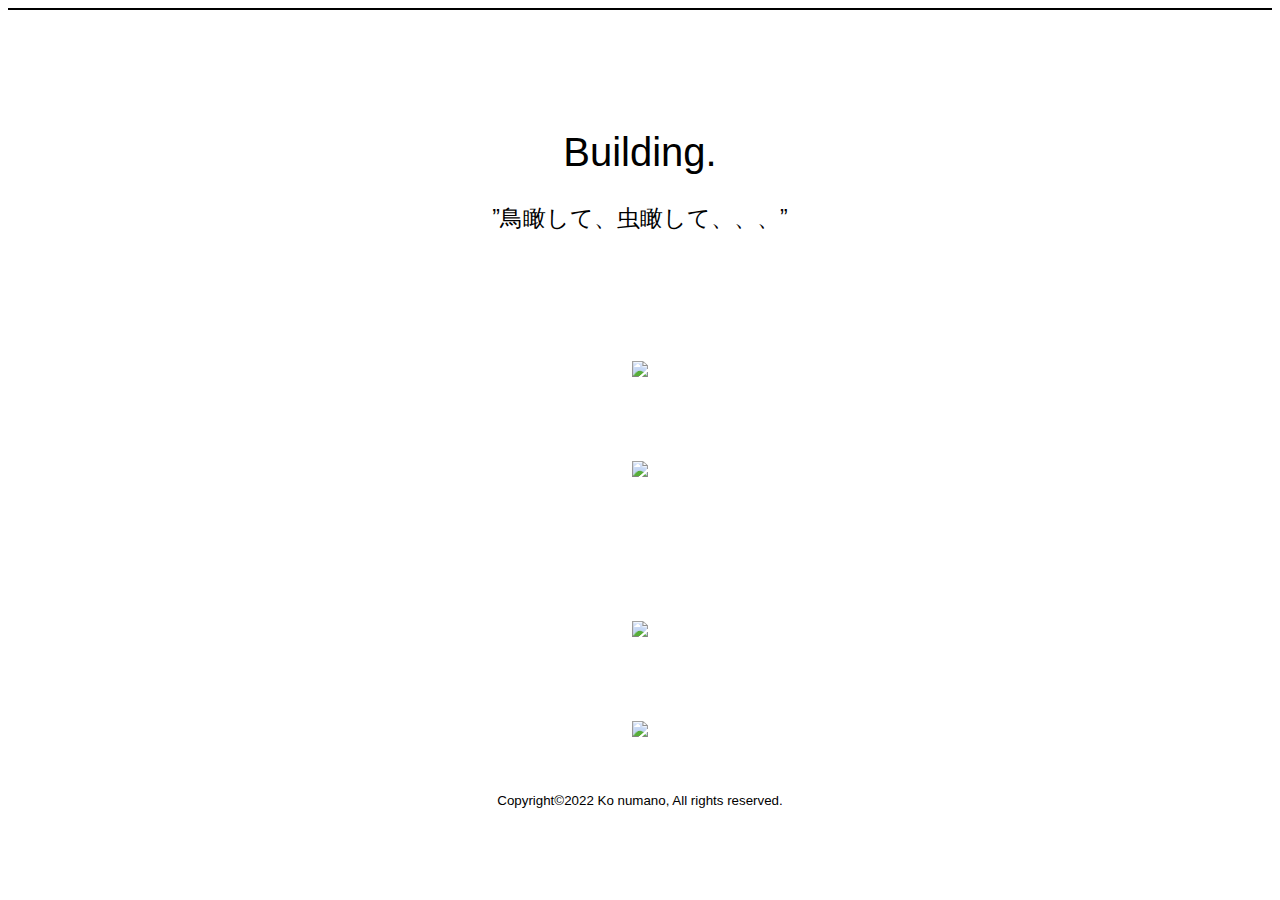
==== index.html @ 838427d7 "どうだ" ====
<!DOCTYPE html>
<html>
    
    <head>
        <meta charset="utf-8">
        <meta http-equiv="X-UA-Compatible" content="IE=edge">
        <title>視点転換</title>
        <meta name="description" content="An interactive getting started guide for Brackets.">
        <link rel="stylesheet" href="main.css">
    </head>
    <body>
        
       <header>
    </header>

    <article>
        <div class="taitoru">Building.</div>
        <div class="taitoru2">”鳥瞰して、虫瞰して、、、”</div>
        
        <div class="gazoutate">
               <img src="ka10.png" width="850px">
                </div>
                <div class="gazoutate1">
                <img src="ka20.png" width="850px">
                </div>
                <div class="gazoutate2">
                <img src="ka10_1.png" width="700px">
                </div>
                <div class="gazoutate3">
                <img src="ka20_1.png" width="700px">
                </div>
        
        
     </article>
        
        <footer>
        <small>Copyright&copy;2022 Ko numano, All rights reserved.</small>
    </footer>
        
    </body>
</html>
---- main.css ----
html {
    -webkit-font-smoothing: antialiased;
}

@import url(https://fonts.googleapis.com/css?family=Chango);
body {
    font-family: 'メイリオ', 'Hiragino kaku Gothic Pro', sans-serif;
    background-color: #ffffff;
}





/*ヘッダー*/

header {
    background-color: #ffffff;
    border-bottom: solid 2px #000000;
    margin-bottom: 50px;
}

header h1 {
    font-family: 'Arial Black', sans-serif;
    text-align: center;
    font-size: 90px;
    width: 1000px;
    margin-left: auto;
    margin-right: auto;
    margin-top: 70px;
    margin-bottom: 70px
}

/*記事*/

article {
    background-color: #ffffff;
    width: 1000px;
    margin-left: auto;
    margin-right: auto;
    margin-bottom: 15px;
}

article h1 {
            font-family: 'Arial Black', sans-serif;
            text-align: center;
            font-size: 40px;
            margin-bottom: 0px;

}

 article h2 {
     font-family: 'MS Pゴシック','Hiragino kaku Gothic Pro' sans-serif;
     font-size: 23px;
    line-height: 2;
    text-align: center;
    margin-top: 140px;
    margin-bottom: 140px
    
}

article p{
    font-family: 'MS Pゴシック','Hiragino kaku Gothic Pro' sans-serif;
    font-size: 19px;
    line-height: 2;
    text-align: center;
    margin-top: 0px;
    margin-bottom: 40px
    
}

article h3 {
            font-family: 'Arial', sans-serif;
            text-align: center;
            font-size: 18px;
            margin-top: 80px;
            margin-bottom: 140px; 
}

table{
    width: 0%;
    margin: 0 auto;
    background-color: #ffffff;
}



td{
    text-align: center;
    
}

.retusukima{
    border-collapse: separate;
    border-spacing: 30px 20px;
    margin-top: 50px;
}

figure.photo-center{
    text-align: center;
    margin-top: 30px;
    margin-bottom: 30px;
}

.senn{
    border-bottom: solid 1px #000000;
    width: 900px;
    margin-left: auto;
    margin-right: auto;
    margin-bottom: 100px;
}

.mail{
    font-family: 'Arial', sans-serif;
            text-align: center;
            font-size: 25px;
            margin-top: 80px;
            margin-bottom: 140px; 
}

footer{
    text-align: center;
    margin-top: 50px;
    margin-bottom: 50px;
}

.taitoru{
        font-family: 'Arial Black', sans-serif;
        text-align: center;
        font-size: 40px;
        margin-top: 120px;

}

.taitoru2{
    font-family: 'MS Pゴシック','Hiragino kaku Gothic Pro' sans-serif;
     font-size: 23px;
    line-height: 2;
    text-align: center;
    margin-top: 20px;
    margin-bottom: 120px;
}

.gazoutate{
    text-align: center;
    margin-bottom: 80px;
}

.gazoutate1{
    text-align: center;
    margin-bottom: 140px;
}

.gazoutate2{
    text-align: center;
    margin-bottom: 80px;
}

.gazoutate3{
    text-align: center;
}
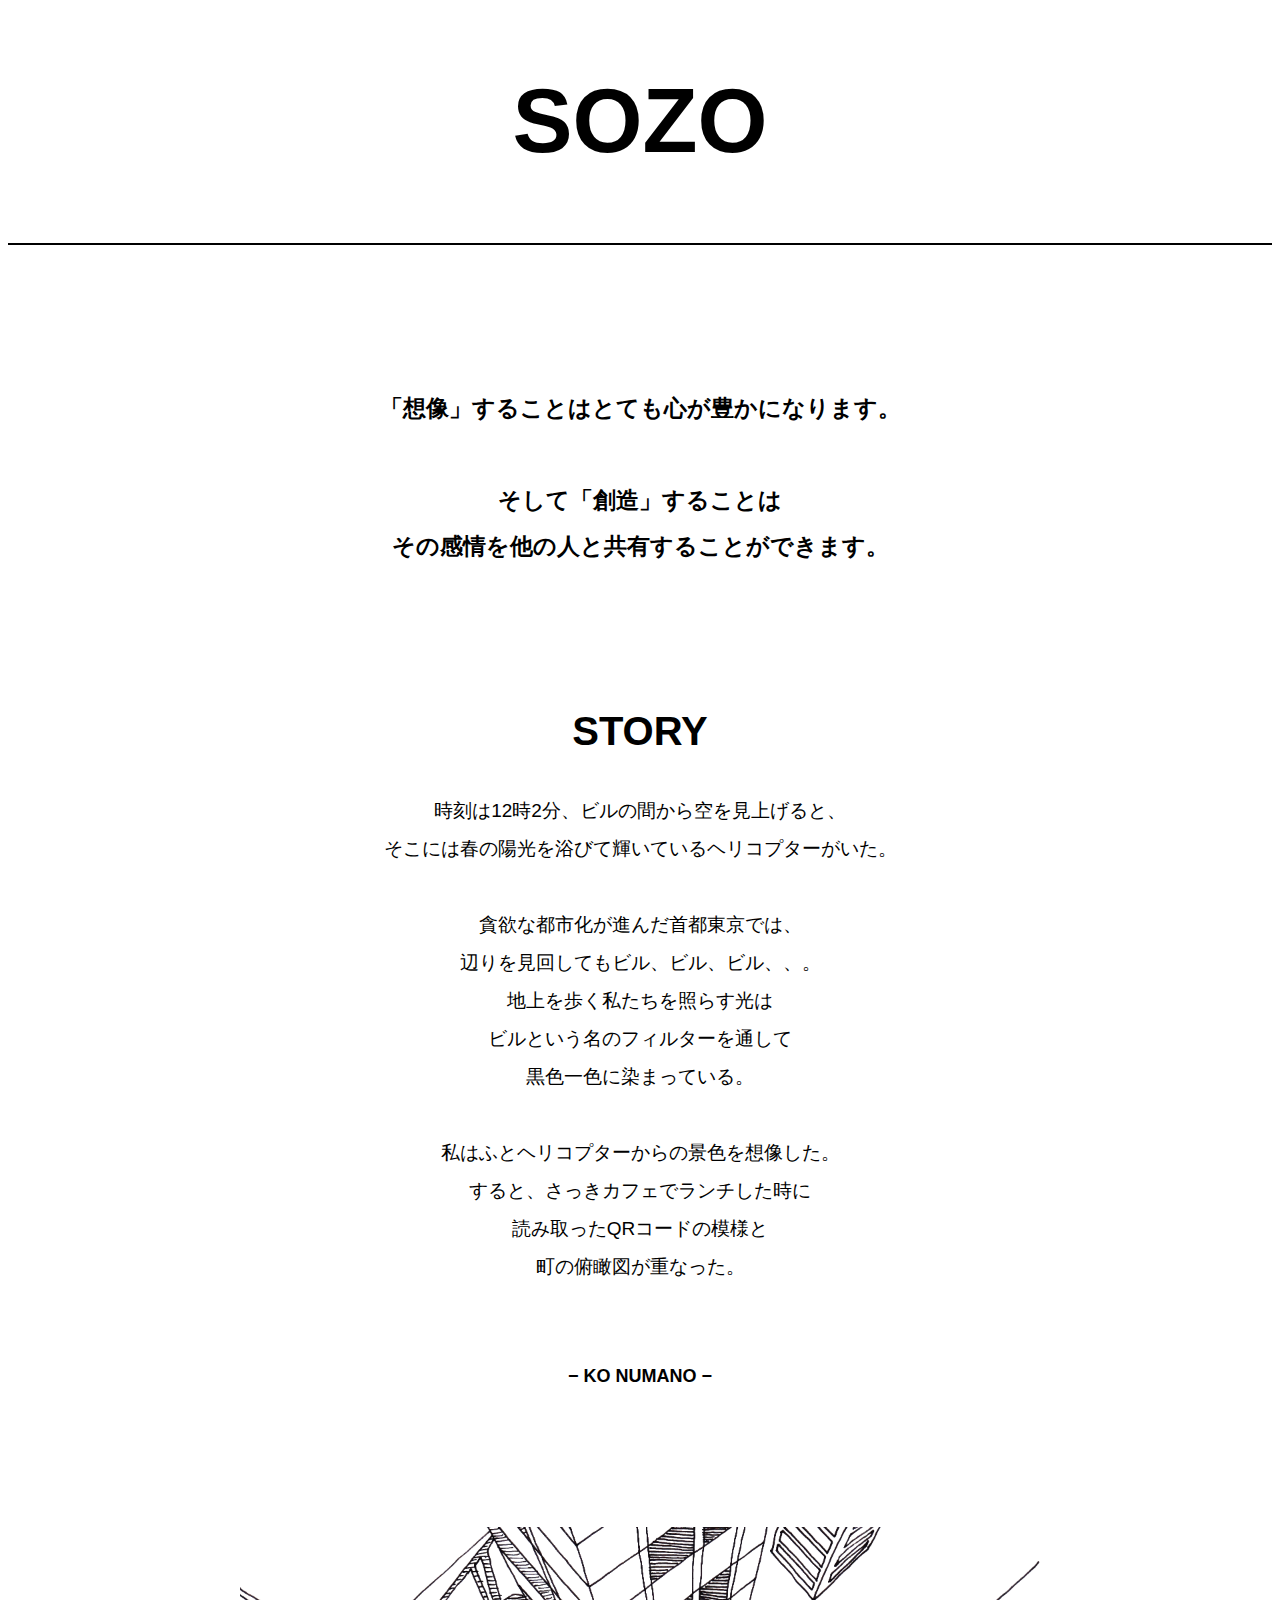
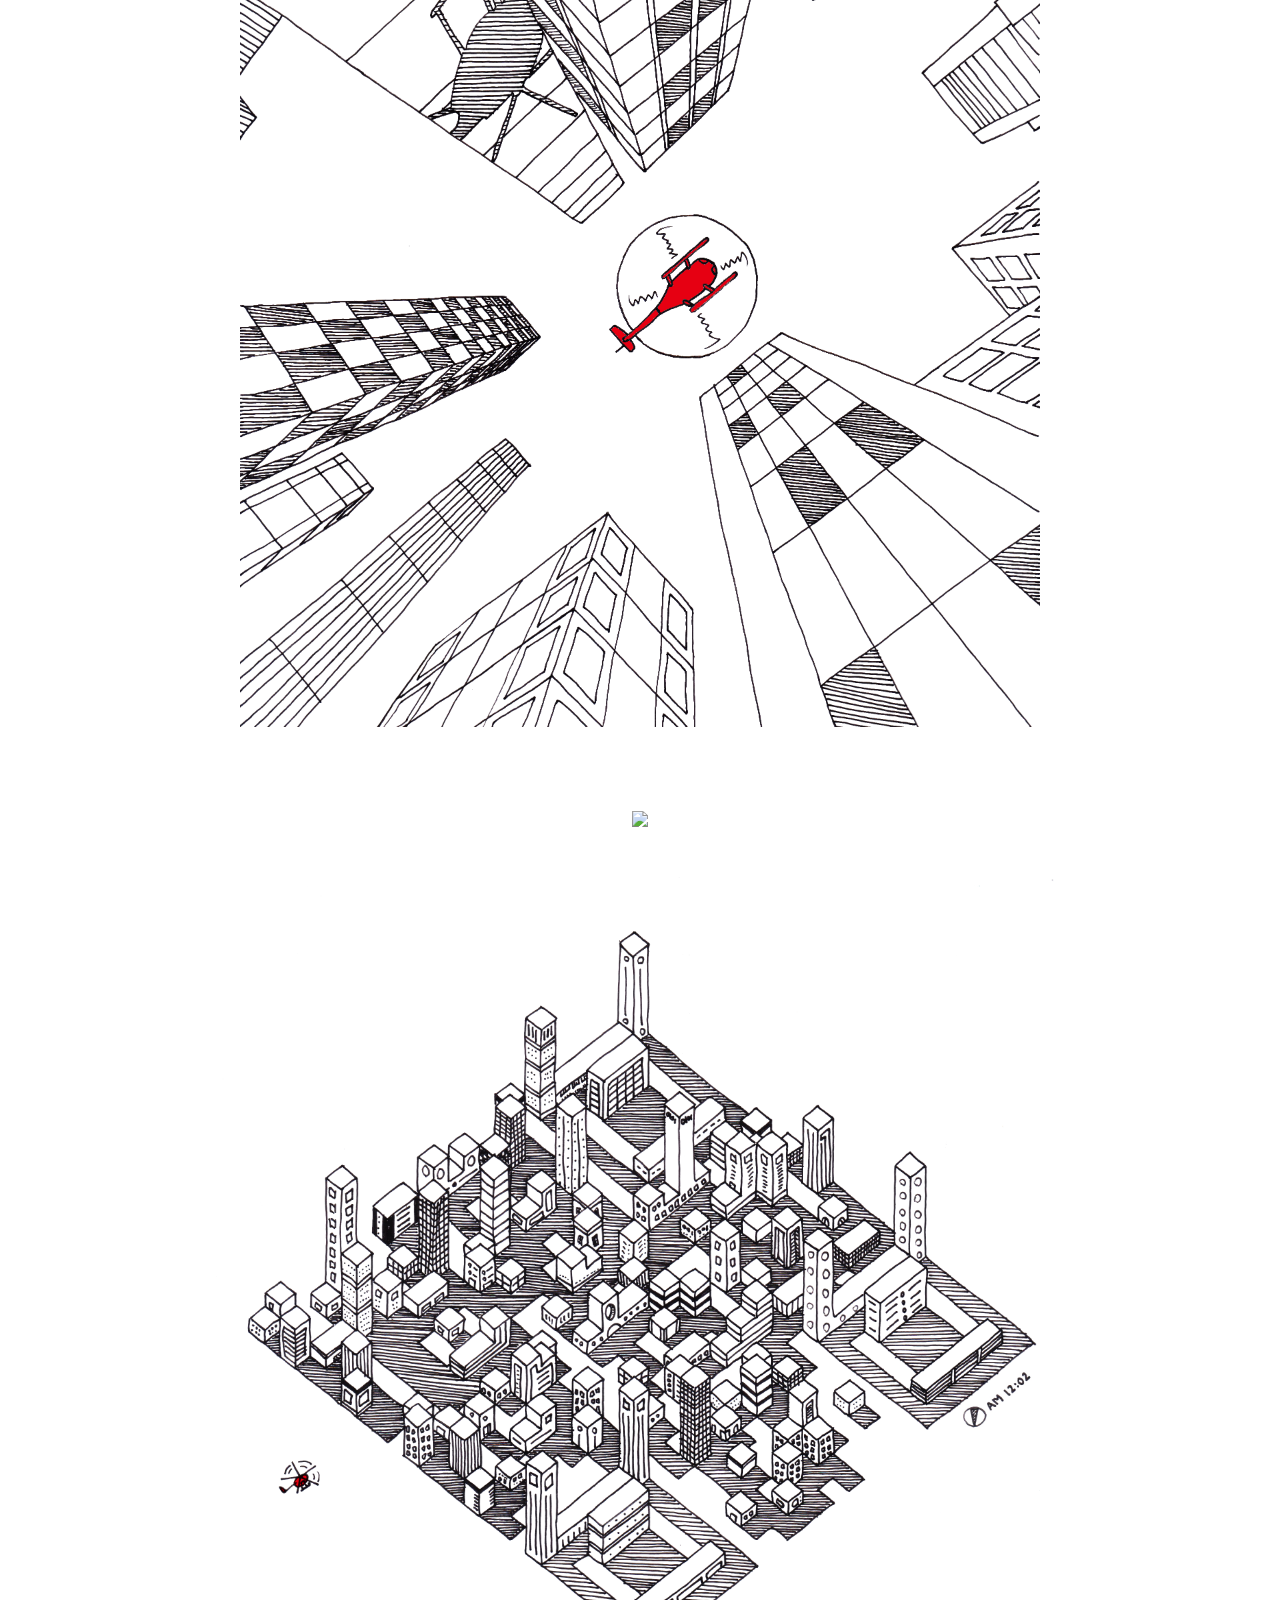
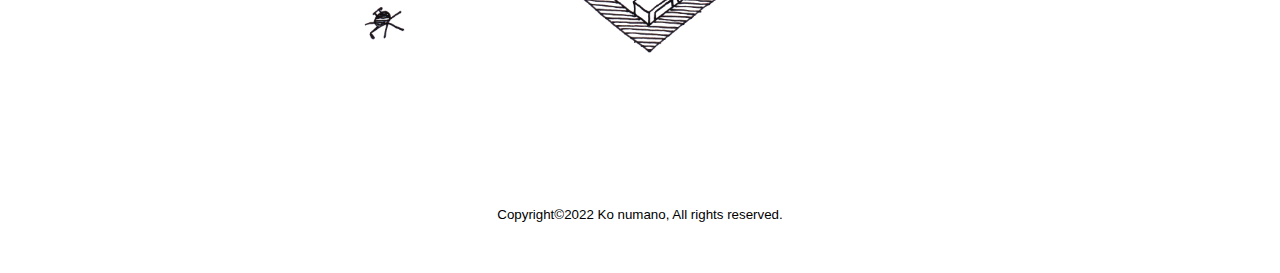
==== commit e53e3229: "Add files via upload" ====
--- a/index.html
+++ b/index.html
@@ -5,31 +5,40 @@
     <head>
         <meta charset="utf-8">
         <meta http-equiv="X-UA-Compatible" content="IE=edge">
-        <title>視点転換</title>
+        <title>SOZO-想像し創造する</title>
         <meta name="description" content="An interactive getting started guide for Brackets.">
         <link rel="stylesheet" href="main.css">
     </head>
     <body>
         
        <header>
+           <h1>SOZO</h1>
     </header>
 
     <article>
-        <div class="taitoru">Building.</div>
-        <div class="taitoru2">”鳥瞰して、虫瞰して、、、”</div>
+        <h2>「想像」することはとても心が豊かになります。<br><br>そして「創造」することは<br>その感情を他の人と共有することができます。
+
+        </h2> 
+        <h1>STORY</h1>
+        
+        
+         <p>
+        <br>時刻は12時2分、ビルの間から空を見上げると、<br>そこには春の陽光を浴びて輝いているヘリコプターがいた。<br><br>貪欲な都市化が進んだ首都東京では、<br>辺りを見回してもビル、ビル、ビル、、。<br>地上を歩く私たちを照らす光は<br>ビルという名のフィルターを通して<br>黒色一色に染まっている。<br><br>私はふとヘリコプターからの景色を想像した。<br>すると、さっきカフェでランチした時に<br>読み取ったQRコードの模様と<br>町の俯瞰図が重なった。
+
+        </p> 
+        
+        <h3>− KO NUMANO −</h3>
         
         <div class="gazoutate">
-               <img src="ka10.png" width="850px">
+               <img src="QR2.png" width="800px">
                 </div>
                 <div class="gazoutate1">
-                <img src="ka20.png" width="850px">
+                <img src="qr3big.jpeg" width="900px">
                 </div>
                 <div class="gazoutate2">
-                <img src="ka10_1.png" width="700px">
+                <img src="QR1.png" width="850px">
                 </div>
-                <div class="gazoutate3">
-                <img src="ka20_1.png" width="700px">
-                </div>
+                
         
         
      </article>
--- a/main.css
+++ b/main.css
@@ -124,22 +124,6 @@
     margin-bottom: 50px;
 }
 
-.taitoru{
-        font-family: 'Arial Black', sans-serif;
-        text-align: center;
-        font-size: 40px;
-        margin-top: 120px;
-
-}
-
-.taitoru2{
-    font-family: 'MS Pゴシック','Hiragino kaku Gothic Pro' sans-serif;
-     font-size: 23px;
-    line-height: 2;
-    text-align: center;
-    margin-top: 20px;
-    margin-bottom: 120px;
-}
 
 .gazoutate{
     text-align: center;
@@ -148,7 +132,7 @@
 
 .gazoutate1{
     text-align: center;
-    margin-bottom: 140px;
+    margin-bottom: 40px;
 }
 
 .gazoutate2{
@@ -156,6 +140,4 @@
     margin-bottom: 80px;
 }
 
-.gazoutate3{
-    text-align: center;
-}
+
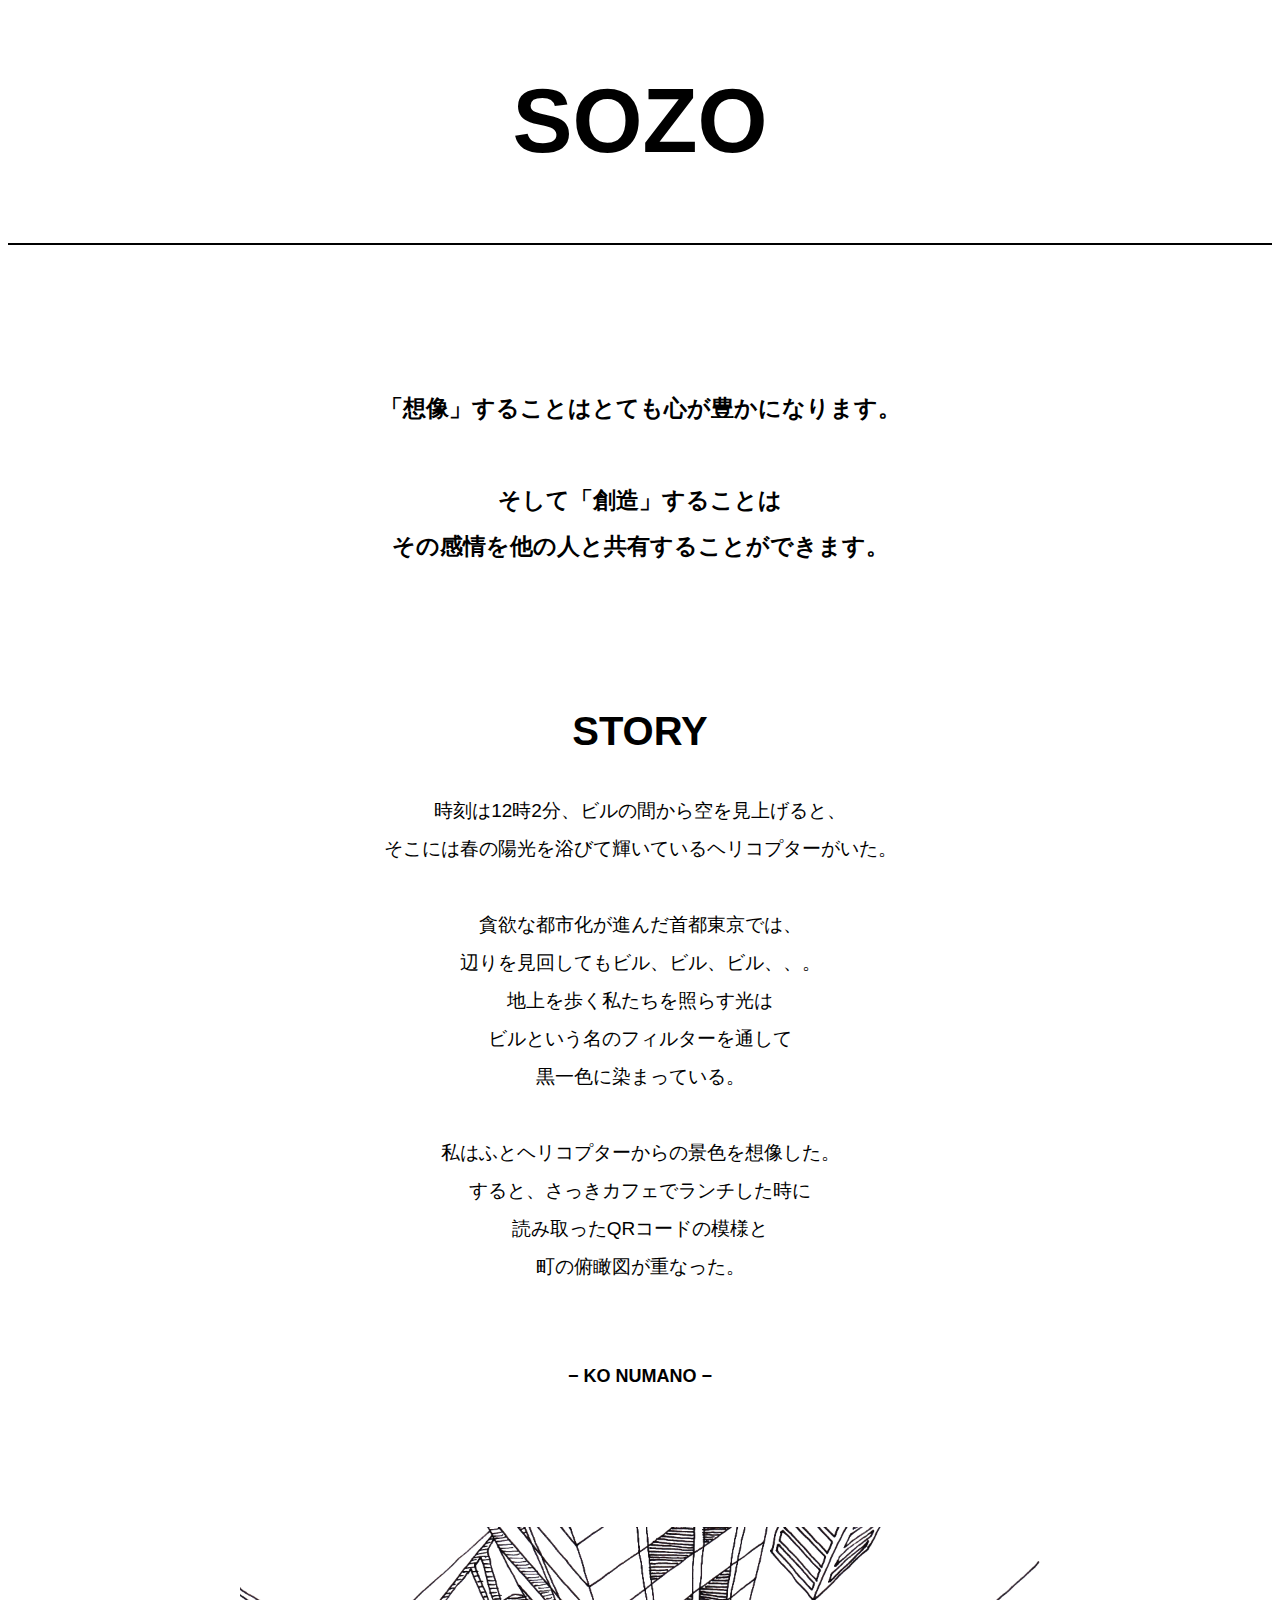
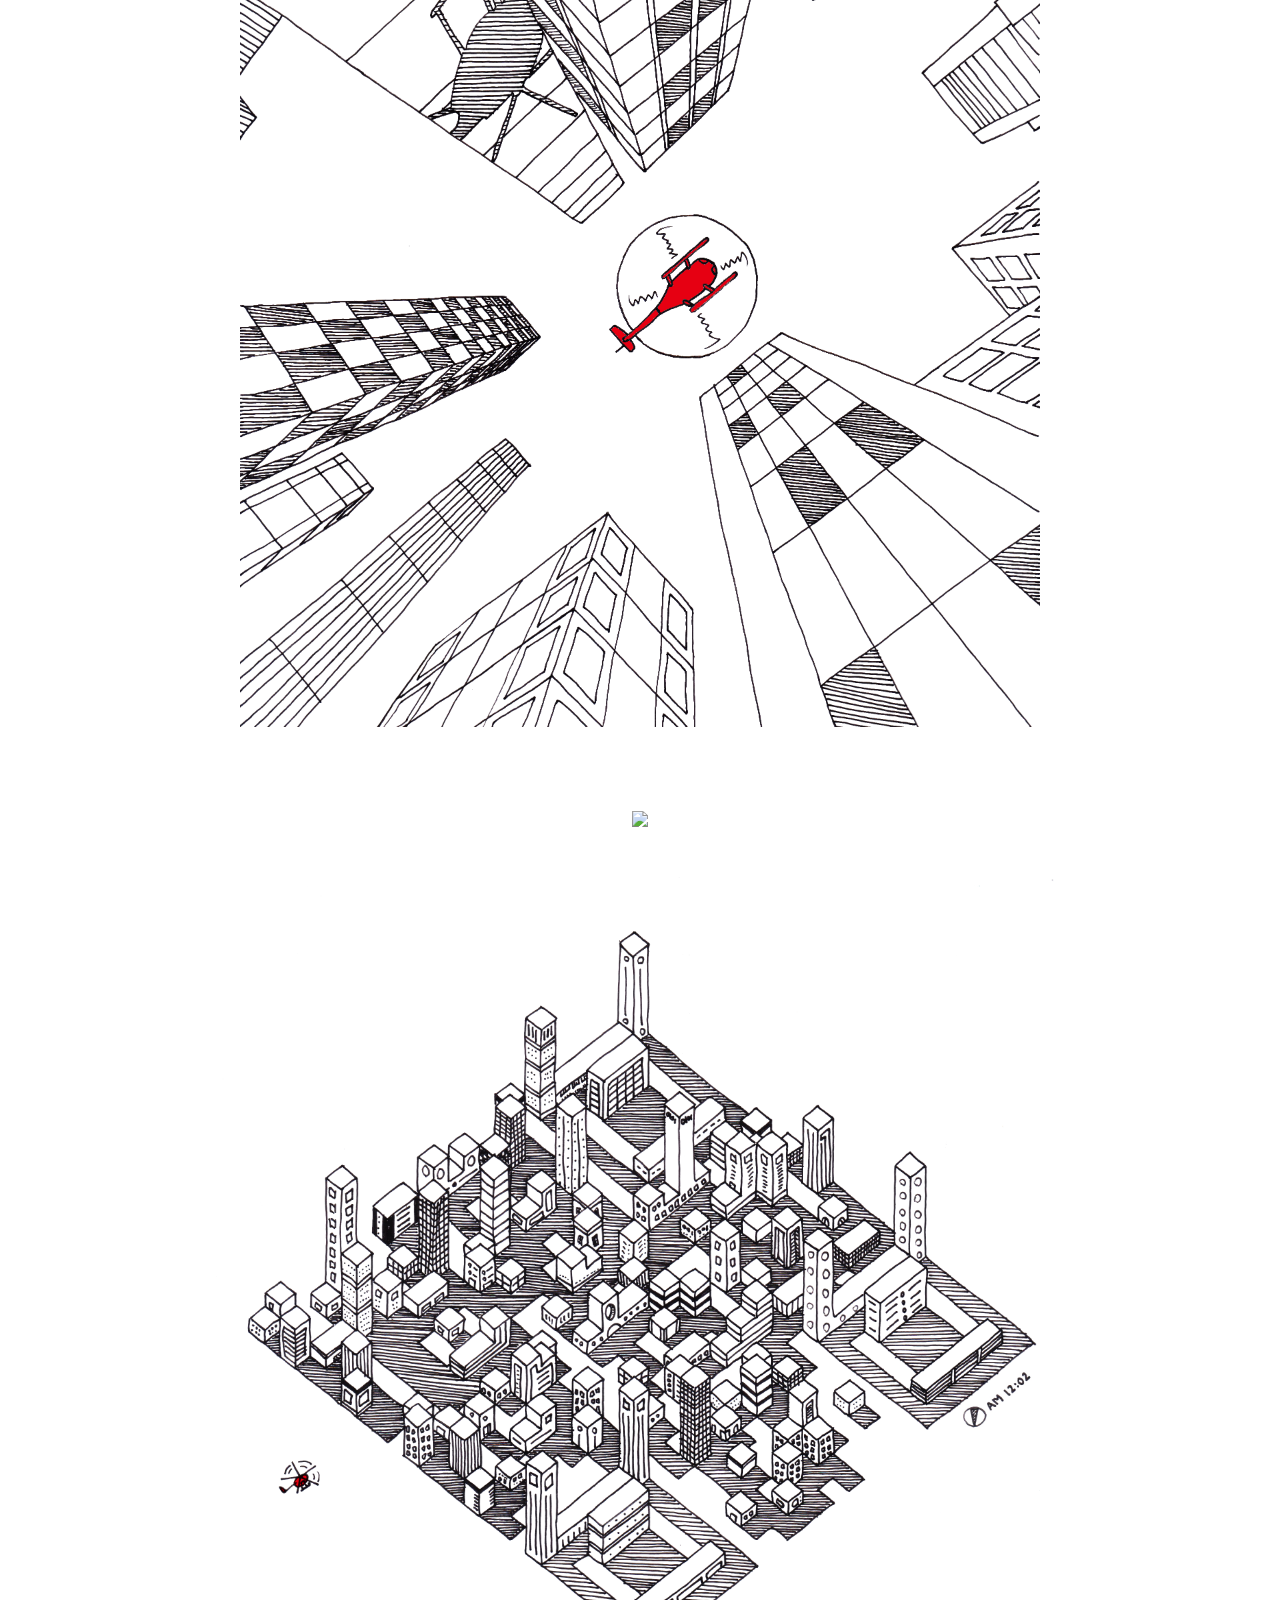
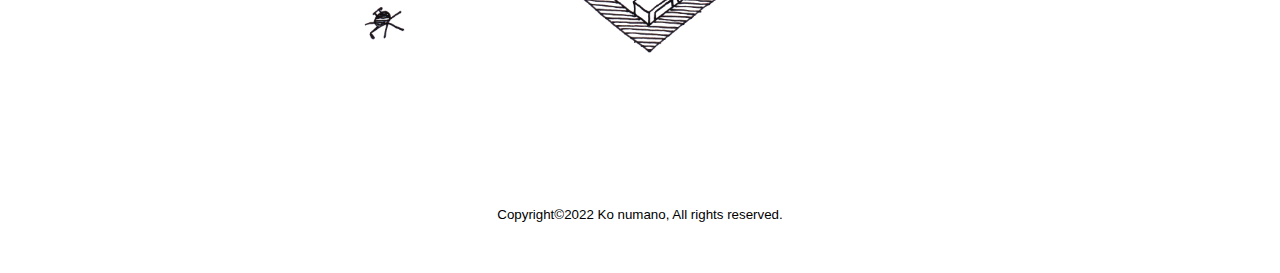
==== commit a7e679d8: "Update index.html" ====
--- a/index.html
+++ b/index.html
@@ -23,7 +23,7 @@
         
         
          <p>
-        <br>時刻は12時2分、ビルの間から空を見上げると、<br>そこには春の陽光を浴びて輝いているヘリコプターがいた。<br><br>貪欲な都市化が進んだ首都東京では、<br>辺りを見回してもビル、ビル、ビル、、。<br>地上を歩く私たちを照らす光は<br>ビルという名のフィルターを通して<br>黒色一色に染まっている。<br><br>私はふとヘリコプターからの景色を想像した。<br>すると、さっきカフェでランチした時に<br>読み取ったQRコードの模様と<br>町の俯瞰図が重なった。
+        <br>時刻は12時2分、ビルの間から空を見上げると、<br>そこには春の陽光を浴びて輝いているヘリコプターがいた。<br><br>貪欲な都市化が進んだ首都東京では、<br>辺りを見回してもビル、ビル、ビル、、。<br>地上を歩く私たちを照らす光は<br>ビルという名のフィルターを通して<br>黒一色に染まっている。<br><br>私はふとヘリコプターからの景色を想像した。<br>すると、さっきカフェでランチした時に<br>読み取ったQRコードの模様と<br>町の俯瞰図が重なった。
 
         </p> 
         
